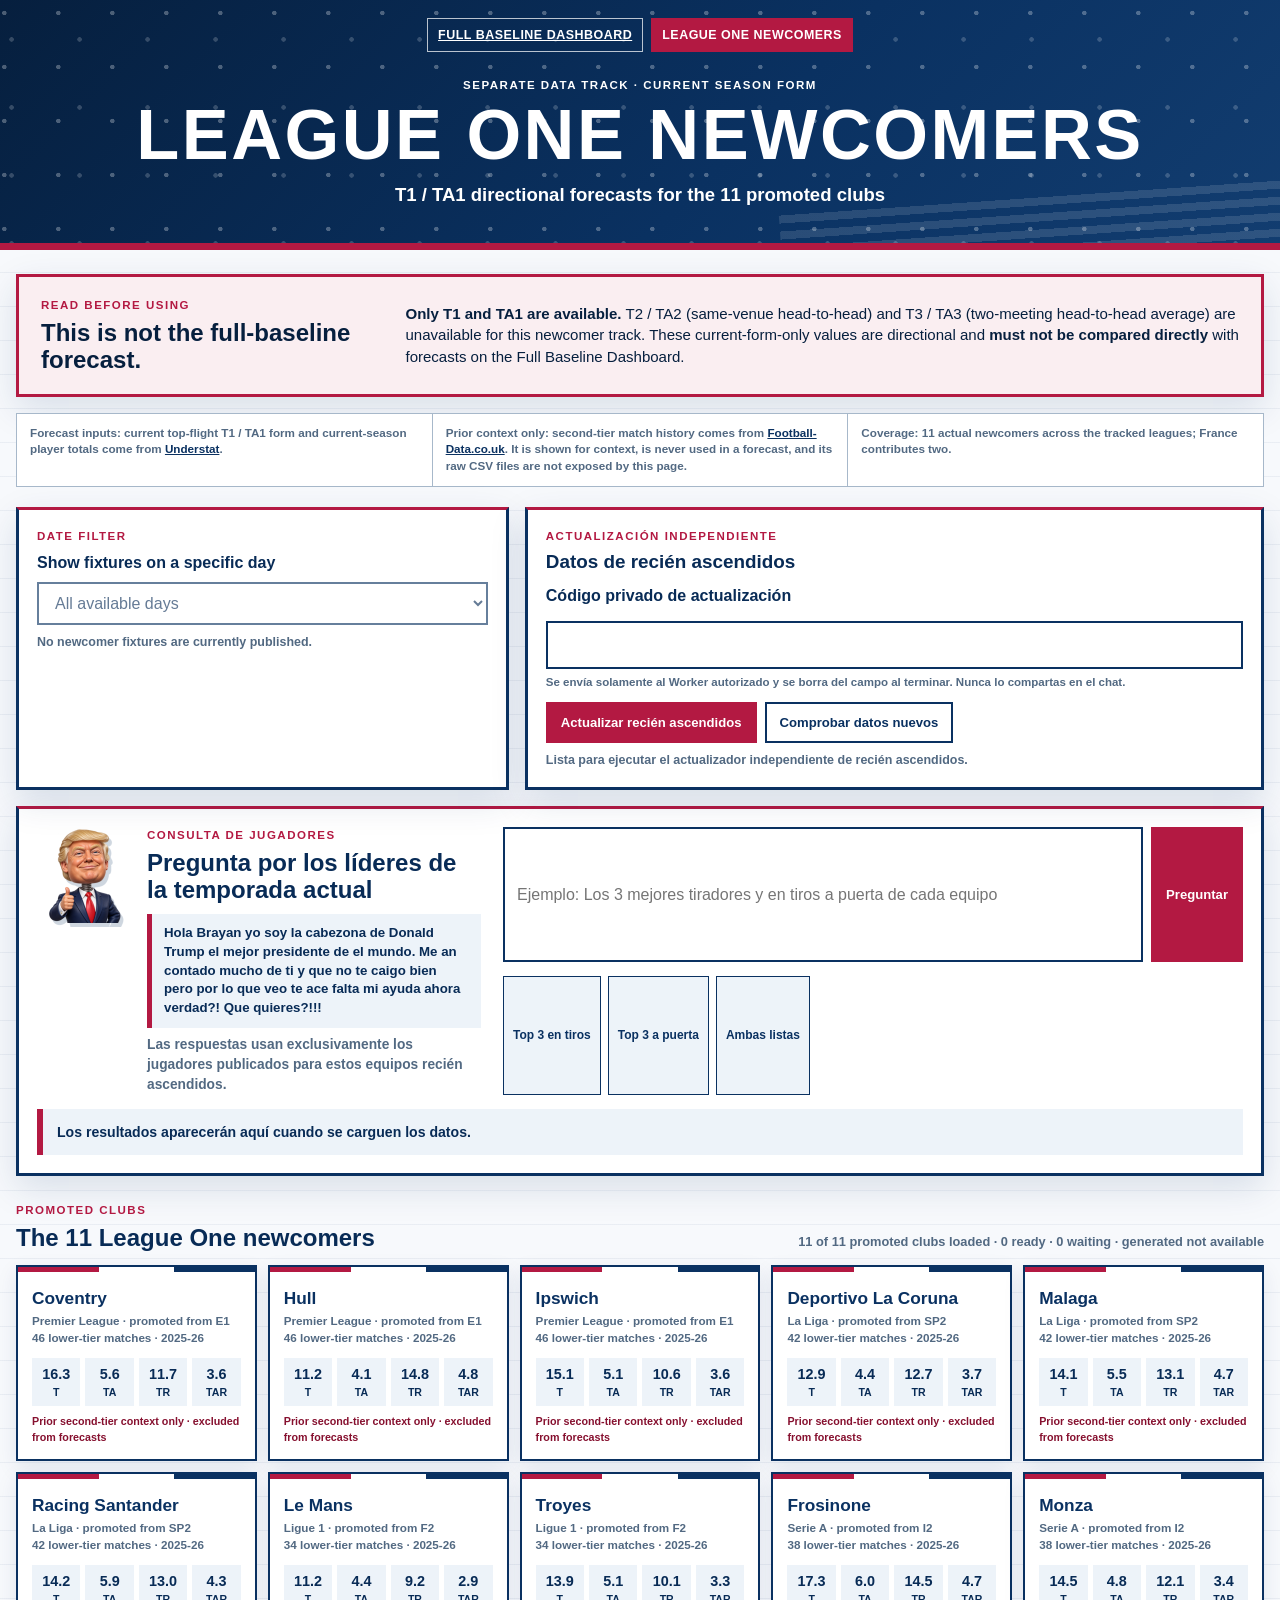
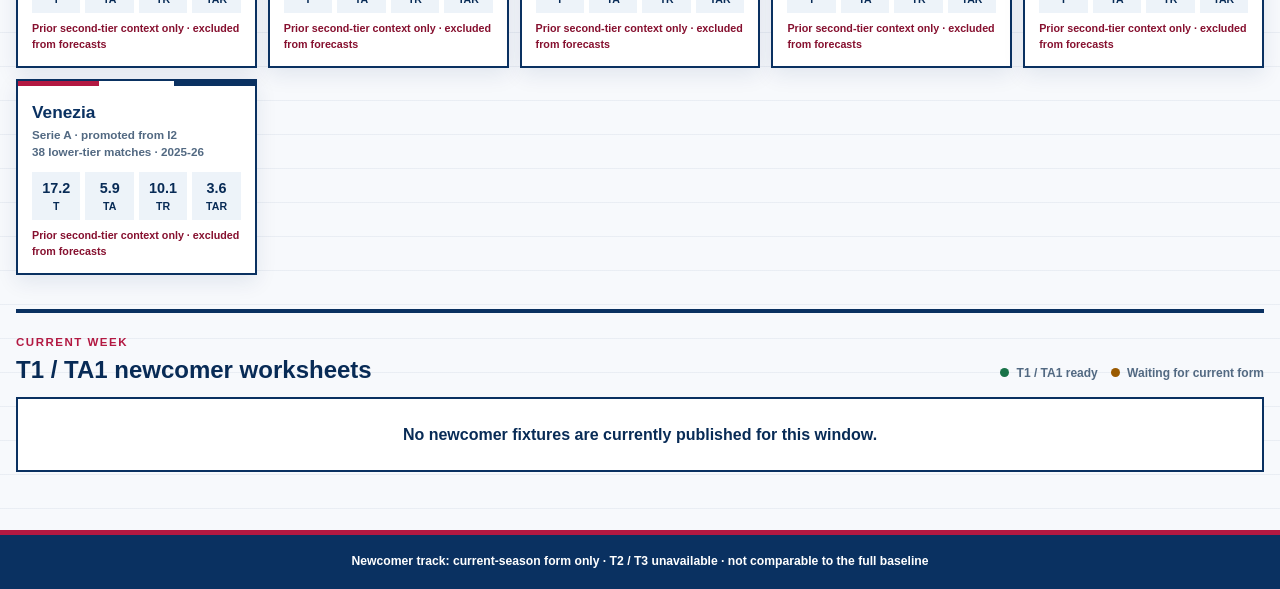
==== league-one-newcomers/index.html @ 1fd2a289 "Weekly refresh 2026-09-15T00:37:22Z" ====
<!doctype html>
<html lang="en">
<head>
  <meta charset="utf-8">
  <meta name="viewport" content="width=device-width, initial-scale=1">
  <meta name="theme-color" content="#0a3161">
  <meta name="description" content="Current-form-only shots and shots-on-target forecasts for League One newcomers.">
  <title>League One Newcomers · T1 / TA1 Forecasts</title>
  <link rel="stylesheet" href="./styles.css">
</head>
<body>
  <a class="skip-link" href="#main-content">Skip to newcomer forecasts</a>
  <header class="site-header">
    <nav class="view-nav" aria-label="Dashboard views">
      <a href="../">Full Baseline Dashboard</a>
      <span aria-current="page">League One Newcomers</span>
    </nav>
    <p class="eyebrow">SEPARATE DATA TRACK · CURRENT SEASON FORM</p>
    <h1>LEAGUE ONE NEWCOMERS</h1>
    <p class="subtitle">T1 / TA1 directional forecasts for the 11 promoted clubs</p>
  </header>

  <main id="main-content" tabindex="-1">
    <section class="scope-alert" aria-labelledby="scope-title">
      <div>
        <p class="section-kicker">READ BEFORE USING</p>
        <h2 id="scope-title">This is not the full-baseline forecast.</h2>
      </div>
      <p><strong>Only T1 and TA1 are available.</strong> T2 / TA2 (same-venue head-to-head) and T3 / TA3 (two-meeting head-to-head average) are unavailable for this newcomer track. These current-form-only values are directional and <strong>must not be compared directly</strong> with forecasts on the Full Baseline Dashboard.</p>
    </section>

    <section class="provenance" aria-label="Data sources and methodology">
      <p><strong>Forecast inputs:</strong> current top-flight T1 / TA1 form and current-season player totals come from <a href="https://understat.com/" target="_blank" rel="noopener noreferrer">Understat</a>.</p>
      <p><strong>Prior context only:</strong> second-tier match history comes from <a href="https://www.football-data.co.uk/data.php" target="_blank" rel="noopener noreferrer">Football-Data.co.uk</a>. It is shown for context, is never used in a forecast, and its raw CSV files are not exposed by this page.</p>
      <p><strong>Coverage:</strong> 11 actual newcomers across the tracked leagues; France contributes two.</p>
    </section>

    <section class="control-grid" aria-label="Newcomer dashboard controls">
      <div class="control-card">
        <p class="section-kicker">DATE FILTER</p>
        <label for="newcomer-date-filter">Show fixtures on a specific day</label>
        <select id="newcomer-date-filter" disabled>
          <option value="all">All available days</option>
        </select>
        <p id="date-filter-status" class="control-status" role="status" aria-live="polite">Loading available dates…</p>
      </div>

      <div class="control-card refresh-card" lang="es">
        <p class="section-kicker">ACTUALIZACIÓN INDEPENDIENTE</p>
        <h2>Datos de recién ascendidos</h2>
        <div class="secure-code-field">
          <label for="newcomer-refresh-code">Código privado de actualización</label>
          <input id="newcomer-refresh-code" name="newcomer-refresh-code" type="password" autocomplete="current-password" spellcheck="false" inputmode="text" aria-describedby="newcomer-code-help">
          <small id="newcomer-code-help">Se envía solamente al Worker autorizado y se borra del campo al terminar. Nunca lo compartas en el chat.</small>
        </div>
        <div class="button-row">
          <button id="run-newcomer-refresh" type="button" disabled>Cargando opción de actualización…</button>
          <button id="check-newcomer-update" class="secondary-button" type="button">Comprobar datos nuevos</button>
        </div>
        <a id="newcomer-workflow-link" class="workflow-link hidden" target="_blank" rel="noopener noreferrer">Abrir el flujo de recién ascendidos</a>
        <p id="newcomer-refresh-status" class="control-status" role="status" aria-live="polite">Conectando con la configuración propia de esta página…</p>
      </div>
    </section>

    <section class="query-card" lang="es" aria-labelledby="query-title">
      <div class="query-intro">
        <img class="query-host-avatar" src="../assets/donald-trump-bobblehead.png" alt="Cabezona de Donald Trump, anfitrión de datos" width="96" height="96">
        <div>
          <p class="section-kicker">CONSULTA DE JUGADORES</p>
          <h2 id="query-title">Pregunta por los líderes de la temporada actual</h2>
          <p class="query-greeting">Hola Brayan yo soy la cabezona de Donald Trump el mejor presidente de el mundo. Me an contado mucho de ti y que no te caigo bien pero por lo que veo te ace falta mi ayuda ahora verdad?! Que quieres?!!!</p>
          <p>Las respuestas usan exclusivamente los jugadores publicados para estos equipos recién ascendidos.</p>
        </div>
      </div>
      <form id="newcomer-query-form">
        <label class="visually-hidden" for="newcomer-query-input">Pregunta por los tres mejores jugadores en tiros o tiros a puerta</label>
        <input id="newcomer-query-input" type="text" autocomplete="off" required placeholder="Ejemplo: Los 3 mejores tiradores y en tiros a puerta de cada equipo">
        <button type="submit">Preguntar</button>
      </form>
      <div class="query-examples" aria-label="Preguntas de ejemplo">
        <button type="button" data-query="Los 3 mejores tiradores de cada equipo">Top 3 en tiros</button>
        <button type="button" data-query="Los 3 mejores jugadores en tiros a puerta de cada equipo">Top 3 a puerta</button>
        <button type="button" data-query="Los 3 mejores tiradores y en tiros a puerta de cada equipo">Ambas listas</button>
      </div>
      <div id="newcomer-query-result" class="query-result" role="status" aria-live="polite" aria-atomic="true">
        <p>Los resultados aparecerán aquí cuando se carguen los datos.</p>
      </div>
    </section>

    <section class="dataset-summary" aria-labelledby="teams-title">
      <div>
        <p class="section-kicker">PROMOTED CLUBS</p>
        <h2 id="teams-title">The 11 League One newcomers</h2>
      </div>
      <p id="dataset-status" class="dataset-status" role="status" aria-live="polite">Loading the newcomer-only dataset…</p>
    </section>
    <section id="promoted-teams" class="team-roster" aria-label="Promoted teams"></section>

    <section class="fixture-heading" aria-labelledby="fixtures-title">
      <div>
        <p class="section-kicker">CURRENT WEEK</p>
        <h2 id="fixtures-title">T1 / TA1 newcomer worksheets</h2>
      </div>
      <div class="availability-legend" aria-label="Forecast availability legend">
        <span><i class="legend-dot ready" aria-hidden="true"></i> T1 / TA1 ready</span>
        <span><i class="legend-dot waiting" aria-hidden="true"></i> Waiting for current form</span>
      </div>
    </section>
    <section id="loading" class="message" role="status" aria-live="polite">Loading newcomer-only worksheets…</section>
    <section id="newcomer-fixtures" class="worksheets"></section>
    <section id="date-empty" class="message hidden">No newcomer fixtures are published for that date.</section>
    <section id="fixtures-empty" class="message hidden">No newcomer fixtures are currently published for this window.</section>
  </main>

  <footer>
    Newcomer track: current-season form only · T2 / T3 unavailable · not comparable to the full baseline
  </footer>
  <script src="./app.js" defer></script>
</body>
</html>
---- league-one-newcomers/styles.css ----
:root {
  --navy: #0a3161;
  --navy-dark: #061f3e;
  --navy-mid: #31577f;
  --red: #b31942;
  --red-dark: #86102f;
  --white: #fff;
  --paper: #f7f9fc;
  --ink: #082b56;
  --muted: #526982;
  --blue-wash: #edf3f9;
  --red-wash: #faeef1;
  --line: #a7b8ca;
  --success: #197348;
  --waiting: #9a5a00;
  --shadow: 0 12px 34px rgba(10, 49, 97, .13);
}

* {
  box-sizing: border-box;
}

html {
  scroll-behavior: smooth;
}

body {
  margin: 0;
  color: var(--ink);
  background-color: var(--paper);
  background-image: linear-gradient(rgba(10, 49, 97, .055) 1px, transparent 1px);
  background-size: 100% 34px;
  font-family: Arial, Helvetica, sans-serif;
  line-height: 1.45;
}

button,
input,
select {
  font: inherit;
}

button,
select {
  cursor: pointer;
}

button:disabled,
select:disabled {
  cursor: wait;
  opacity: .62;
}

a {
  color: inherit;
}

.skip-link {
  position: fixed;
  top: 8px;
  left: 8px;
  z-index: 100;
  padding: 10px 13px;
  color: var(--white);
  background: var(--red);
  font-weight: 900;
  transform: translateY(-160%);
}

.skip-link:focus {
  transform: translateY(0);
}

.site-header {
  position: relative;
  overflow: hidden;
  padding: 18px clamp(16px, 4vw, 64px) 34px;
  color: var(--white);
  background:
    radial-gradient(circle at 8% 24%, rgba(255,255,255,.28) 0 2px, transparent 2.5px),
    radial-gradient(circle at 17% 58%, rgba(255,255,255,.19) 0 2px, transparent 2.5px),
    linear-gradient(135deg, var(--navy-dark), var(--navy) 58%, #123d70);
  background-size: 54px 54px, 68px 68px, auto;
  text-align: center;
  border-bottom: 7px solid var(--red);
}

.site-header::after {
  position: absolute;
  right: -7%;
  bottom: -40px;
  width: 46%;
  height: 94px;
  content: "";
  background: repeating-linear-gradient(0deg, rgba(255,255,255,.12) 0 8px, transparent 8px 16px);
  transform: rotate(-4deg);
  pointer-events: none;
}

.view-nav {
  position: relative;
  z-index: 1;
  display: flex;
  justify-content: center;
  gap: 8px;
  flex-wrap: wrap;
  margin: 0 auto 25px;
  font-size: .78rem;
  font-weight: 900;
  letter-spacing: .04em;
  text-transform: uppercase;
}

.view-nav a,
.view-nav span {
  padding: 7px 10px;
  border: 1px solid rgba(255,255,255,.72);
}

.view-nav a:hover,
.view-nav a:focus-visible {
  color: var(--navy);
  background: var(--white);
}

.view-nav span {
  background: var(--red);
  border-color: var(--red);
}

.eyebrow,
.section-kicker {
  margin: 0 0 6px;
  color: var(--red);
  font-size: .72rem;
  font-weight: 900;
  letter-spacing: .13em;
}

.site-header .eyebrow {
  position: relative;
  z-index: 1;
  color: var(--white);
}

.site-header h1 {
  position: relative;
  z-index: 1;
  margin: 0;
  font-size: clamp(2rem, 5.6vw, 4.4rem);
  line-height: 1;
  letter-spacing: .035em;
}

.subtitle {
  position: relative;
  z-index: 1;
  margin: 12px 0 0;
  font-size: clamp(.9rem, 2vw, 1.16rem);
  font-weight: 800;
}

main {
  width: min(1540px, 100%);
  margin: 0 auto;
  padding: 24px 16px 58px;
}

main:focus {
  outline: none;
}

.scope-alert {
  display: grid;
  grid-template-columns: minmax(220px, .58fr) minmax(0, 1.42fr);
  gap: 24px;
  align-items: center;
  margin-bottom: 20px;
  padding: 20px 22px;
  color: var(--navy-dark);
  background: var(--red-wash);
  border: 3px solid var(--red);
  box-shadow: var(--shadow);
}

.scope-alert h2,
.query-card h2,
.refresh-card h2,
.dataset-summary h2,
.fixture-heading h2 {
  margin: 0;
  line-height: 1.12;
}

.scope-alert p:last-child {
  margin: 0;
  font-size: .94rem;
}

.provenance {
  display: grid;
  grid-template-columns: repeat(3, 1fr);
  gap: 1px;
  margin: -4px 0 20px;
  overflow: hidden;
  background: var(--line);
  border: 1px solid var(--line);
}

.provenance p {
  margin: 0;
  padding: 11px 13px;
  background: var(--white);
  color: var(--muted);
  font-size: .73rem;
  font-weight: 700;
}

.provenance a {
  color: var(--navy);
  font-weight: 900;
}

.control-grid {
  display: grid;
  grid-template-columns: minmax(270px, .8fr) minmax(0, 1.2fr);
  gap: 16px;
  margin-bottom: 16px;
}

.control-card,
.query-card {
  padding: 18px;
  background: var(--white);
  border: 3px solid var(--navy);
  border-top-color: var(--red);
  box-shadow: var(--shadow);
}

.control-card label {
  display: block;
  margin-bottom: 8px;
  font-weight: 900;
}

.control-card select {
  width: 100%;
  min-width: 0;
  padding: 10px 12px;
  color: var(--ink);
  background: var(--white);
  border: 2px solid var(--navy);
}

.control-status {
  min-height: 1.4em;
  margin: 8px 0 0;
  color: var(--muted);
  font-size: .78rem;
  font-weight: 700;
}

.refresh-card h2 {
  margin-bottom: 12px;
  font-size: 1.18rem;
}

.secure-code-field {
  margin-bottom: 12px;
}

.secure-code-field label,
.secure-code-field small {
  display: block;
}

.secure-code-field input {
  width: 100%;
  margin-top: 6px;
  padding: 10px 12px;
  color: var(--ink);
  background: var(--white);
  border: 2px solid var(--navy);
}

.secure-code-field small {
  margin-top: 5px;
  color: var(--muted);
  font-size: .72rem;
  font-weight: 700;
}

.button-row {
  display: flex;
  gap: 8px;
  flex-wrap: wrap;
}

.button-row button,
.query-card button {
  padding: 9px 13px;
  color: var(--white);
  background: var(--red);
  border: 2px solid var(--red);
  font-size: .82rem;
  font-weight: 900;
}

.button-row .secondary-button {
  color: var(--navy);
  background: var(--white);
  border-color: var(--navy);
}

.button-row button:hover,
.button-row button:focus-visible,
.query-card button:hover,
.query-card button:focus-visible {
  color: var(--white);
  background: var(--red-dark);
  border-color: var(--red-dark);
}

.workflow-link {
  display: inline-block;
  margin-top: 9px;
  color: var(--navy);
  font-size: .8rem;
  font-weight: 900;
}

.query-card {
  display: grid;
  grid-template-columns: minmax(250px, .75fr) minmax(320px, 1.25fr);
  gap: 14px 22px;
  margin-bottom: 26px;
}

.query-card > .query-intro {
  grid-row: span 2;
}

.query-intro {
  display: grid;
  grid-template-columns: 96px minmax(0, 1fr);
  gap: 14px;
  align-items: start;
}

.query-host-avatar {
  width: 96px;
  height: 96px;
  object-fit: contain;
  filter: drop-shadow(3px 4px 0 rgba(10, 49, 97, .2));
}

.query-intro p:last-child {
  margin: 7px 0 0;
  color: var(--muted);
  font-size: .86rem;
  font-weight: 700;
}

.query-intro .query-greeting {
  margin: 10px 0 0;
  padding: 10px 12px;
  color: var(--ink);
  background: var(--blue-wash);
  border-left: 5px solid var(--red);
  font-size: .83rem;
  font-weight: 800;
  line-height: 1.42;
}

.query-card form {
  display: grid;
  grid-template-columns: minmax(0, 1fr) auto;
  gap: 8px;
}

.query-card input {
  min-width: 0;
  padding: 10px 12px;
  color: var(--ink);
  background: var(--white);
  border: 2px solid var(--navy);
}

.query-examples {
  display: flex;
  gap: 7px;
  flex-wrap: wrap;
}

.query-examples button {
  padding: 6px 9px;
  color: var(--navy);
  background: var(--blue-wash);
  border: 1px solid var(--navy);
  font-size: .75rem;
}

.query-result {
  grid-column: 1 / -1;
  padding: 13px 14px;
  background: var(--blue-wash);
  border-left: 6px solid var(--red);
}

.query-result > p {
  margin: 0;
  font-size: .88rem;
  font-weight: 700;
}

.leader-grid {
  display: grid;
  grid-template-columns: repeat(auto-fit, minmax(235px, 1fr));
  gap: 10px;
}

.leader-team {
  padding: 11px 12px;
  background: var(--white);
  border: 1px solid var(--line);
}

.leader-team h3 {
  margin: 0 0 7px;
  color: var(--navy);
  font-size: .98rem;
}

.leader-team p {
  margin: 5px 0 0;
  font-size: .79rem;
}

.dataset-summary,
.fixture-heading {
  display: flex;
  justify-content: space-between;
  gap: 20px;
  align-items: end;
  margin: 0 0 13px;
}

.dataset-status {
  margin: 0;
  color: var(--muted);
  font-size: .8rem;
  font-weight: 800;
  text-align: right;
}

.team-roster {
  display: grid;
  grid-template-columns: repeat(auto-fit, minmax(235px, 1fr));
  gap: 11px;
  margin-bottom: 34px;
}

.team-card {
  position: relative;
  overflow: hidden;
  min-height: 154px;
  padding: 14px;
  background: var(--white);
  border: 2px solid var(--navy);
  box-shadow: 0 7px 20px rgba(10,49,97,.09);
}

.team-card::before {
  position: absolute;
  inset: 0 0 auto;
  height: 5px;
  content: "";
  background: linear-gradient(90deg, var(--red) 0 34%, var(--white) 34% 66%, var(--navy) 66%);
}

.team-card h3 {
  margin: 5px 0 2px;
  color: var(--navy);
  font-size: 1.08rem;
}

.team-card .league-label,
.team-card .sample-label {
  display: block;
  color: var(--muted);
  font-size: .73rem;
  font-weight: 800;
}

.context-stats {
  display: grid;
  grid-template-columns: repeat(4, 1fr);
  gap: 5px;
  margin-top: 11px;
}

.context-stats span {
  padding: 6px 3px;
  background: var(--blue-wash);
  font-size: .66rem;
  font-weight: 800;
  text-align: center;
}

.context-stats strong {
  display: block;
  font-size: .9rem;
}

.context-note {
  margin: 8px 0 0;
  color: var(--red-dark);
  font-size: .67rem;
  font-weight: 800;
}

.fixture-heading {
  padding-top: 4px;
  border-top: 4px solid var(--navy);
}

.fixture-heading > div:first-child {
  padding-top: 17px;
}

.availability-legend {
  display: flex;
  gap: 13px;
  flex-wrap: wrap;
  padding-bottom: 2px;
  color: var(--muted);
  font-size: .75rem;
  font-weight: 800;
}

.legend-dot {
  display: inline-block;
  width: 9px;
  height: 9px;
  margin-right: 4px;
  border-radius: 50%;
}

.legend-dot.ready {
  background: var(--success);
}

.legend-dot.waiting {
  background: var(--waiting);
}

.worksheets {
  display: grid;
  gap: 24px;
}

.worksheet {
  overflow: hidden;
  background: var(--white);
  border: 3px solid var(--navy);
  border-top-color: var(--red);
  box-shadow: var(--shadow);
}

.worksheet-header {
  display: flex;
  justify-content: space-between;
  gap: 18px;
  align-items: center;
  padding: 14px 16px;
  border-bottom: 2px solid var(--navy);
}

.worksheet-header h3 {
  margin: 0;
  color: var(--navy);
  font-size: clamp(1.25rem, 2.8vw, 2rem);
}

.worksheet-header p {
  margin: 5px 0 0;
  color: var(--muted);
  font-size: .75rem;
  font-weight: 800;
}

.status-pill {
  flex: 0 0 auto;
  padding: 7px 9px;
  color: var(--white);
  background: var(--success);
  font-size: .7rem;
  font-weight: 900;
  letter-spacing: .04em;
  text-transform: uppercase;
}

.status-pill.waiting {
  background: var(--waiting);
}

.method-warning {
  margin: 0;
  padding: 9px 14px;
  color: var(--red-dark);
  background: var(--red-wash);
  border-bottom: 1px solid rgba(179,25,66,.36);
  font-size: .75rem;
  font-weight: 900;
  text-align: center;
}

.team-grid {
  display: grid;
  grid-template-columns: 1fr 1fr;
  gap: 13px;
  padding: 14px;
}

.form-panel {
  min-width: 0;
  overflow: hidden;
  border: 2px solid var(--navy);
}

.form-panel header {
  display: flex;
  justify-content: space-between;
  gap: 12px;
  padding: 9px 11px;
  background: var(--blue-wash);
  border-bottom: 2px solid var(--navy);
}

.form-panel header strong {
  font-size: 1.06rem;
}

.form-panel header span {
  color: var(--muted);
  font-size: .72rem;
  font-weight: 900;
  text-align: right;
}

.table-wrap {
  overflow-x: auto;
  padding: 8px;
}

table {
  width: 100%;
  border-collapse: collapse;
  color: var(--ink);
  font-size: .72rem;
}

th,
td {
  padding: 6px 5px;
  border: 1px solid var(--line);
  text-align: center;
  white-space: nowrap;
}

th {
  background: var(--blue-wash);
  font-weight: 900;
}

td.opponent {
  text-align: left;
}

.no-form {
  margin: 0;
  padding: 22px 12px;
  color: var(--muted);
  font-size: .78rem;
  font-weight: 800;
  text-align: center;
}

.form-summary {
  display: flex;
  gap: 9px 16px;
  flex-wrap: wrap;
  margin: 0;
  padding: 0 10px 9px;
  color: var(--muted);
  font-size: .72rem;
  font-weight: 800;
}

.form-summary strong {
  color: var(--navy);
}

.forecast-section {
  display: grid;
  grid-template-columns: minmax(0, 1.8fr) minmax(260px, .7fr);
  gap: 13px;
  padding: 0 14px 14px;
}

.available-components,
.unavailable-components {
  border: 2px solid var(--navy);
}

.component-heading {
  margin: 0;
  padding: 8px 10px;
  color: var(--white);
  background: var(--navy);
  font-size: .8rem;
  font-weight: 900;
  letter-spacing: .045em;
}

.forecast-boxes {
  display: grid;
  grid-template-columns: repeat(3, 1fr);
  gap: 8px;
  padding: 10px;
}

.forecast-box {
  display: flex;
  justify-content: space-between;
  gap: 8px;
  align-items: center;
  min-height: 68px;
  padding: 8px 10px;
  background: var(--blue-wash);
  border-left: 5px solid var(--red);
}

.forecast-box span {
  font-size: .7rem;
  font-weight: 900;
  line-height: 1.25;
}

.forecast-box strong {
  color: var(--red);
  font-size: 1.45rem;
}

.unavailable-grid {
  display: grid;
  grid-template-columns: 1fr 1fr;
  gap: 7px;
  padding: 10px;
}

.unavailable-box {
  padding: 8px;
  color: var(--muted);
  background: #f1f3f5;
  border: 1px dashed var(--line);
  font-size: .68rem;
  font-weight: 800;
}

.unavailable-box strong {
  display: block;
  color: var(--navy);
  font-size: 1rem;
}

.unavailable-note {
  margin: 0;
  padding: 0 10px 10px;
  color: var(--red-dark);
  font-size: .7rem;
  font-weight: 800;
}

.waiting-reason {
  margin: 0 14px 14px;
  padding: 16px;
  color: var(--waiting);
  background: #fff7e8;
  border: 2px solid #bd7919;
  font-size: .85rem;
  font-weight: 800;
}

.message {
  padding: 24px;
  background: var(--white);
  border: 2px solid var(--navy);
  font-weight: 900;
  text-align: center;
}

.hidden {
  display: none !important;
}

footer {
  padding: 18px;
  color: var(--white);
  background: var(--navy);
  border-top: 5px solid var(--red);
  font-size: .76rem;
  font-weight: 800;
  text-align: center;
}

.visually-hidden {
  position: absolute !important;
  width: 1px !important;
  height: 1px !important;
  padding: 0 !important;
  margin: -1px !important;
  overflow: hidden !important;
  clip: rect(0, 0, 0, 0) !important;
  white-space: nowrap !important;
  border: 0 !important;
}

a:focus-visible,
button:focus-visible,
input:focus-visible,
select:focus-visible {
  outline: 3px solid var(--navy-dark);
  outline-offset: 3px;
}

.site-header a:focus-visible {
  outline-color: var(--white);
}

@media (max-width: 980px) {
  .scope-alert,
  .query-card,
  .control-grid,
  .team-grid,
  .forecast-section {
    grid-template-columns: 1fr;
  }

  .provenance {
    grid-template-columns: 1fr;
  }

  .query-card > .query-intro {
    grid-row: auto;
  }

  .query-card form,
  .query-card .query-examples {
    grid-column: 1;
  }
}

@media (max-width: 650px) {
  .site-header {
    padding-inline: 10px;
  }

  main {
    padding: 14px 7px 36px;
  }

  .scope-alert,
  .control-card,
  .query-card {
    padding: 14px 12px;
  }

  .scope-alert {
    gap: 9px;
  }

  .dataset-summary,
  .fixture-heading,
  .worksheet-header,
  .form-panel header {
    align-items: flex-start;
    flex-direction: column;
  }

  .dataset-status {
    text-align: left;
  }

  .query-card form,
  .forecast-boxes {
    grid-template-columns: 1fr;
  }

  .query-card input,
  .secure-code-field input,
  .control-card select {
    font-size: 16px;
  }

  .button-row button,
  .query-card form button {
    width: 100%;
  }

  .query-intro {
    grid-template-columns: 68px minmax(0, 1fr);
  }

  .query-host-avatar {
    width: 68px;
    height: 68px;
  }

  .team-grid,
  .forecast-section {
    gap: 8px;
    padding: 8px;
  }

  .waiting-reason {
    margin: 0 8px 8px;
  }
}

@media (prefers-reduced-motion: reduce) {
  html {
    scroll-behavior: auto;
  }
}
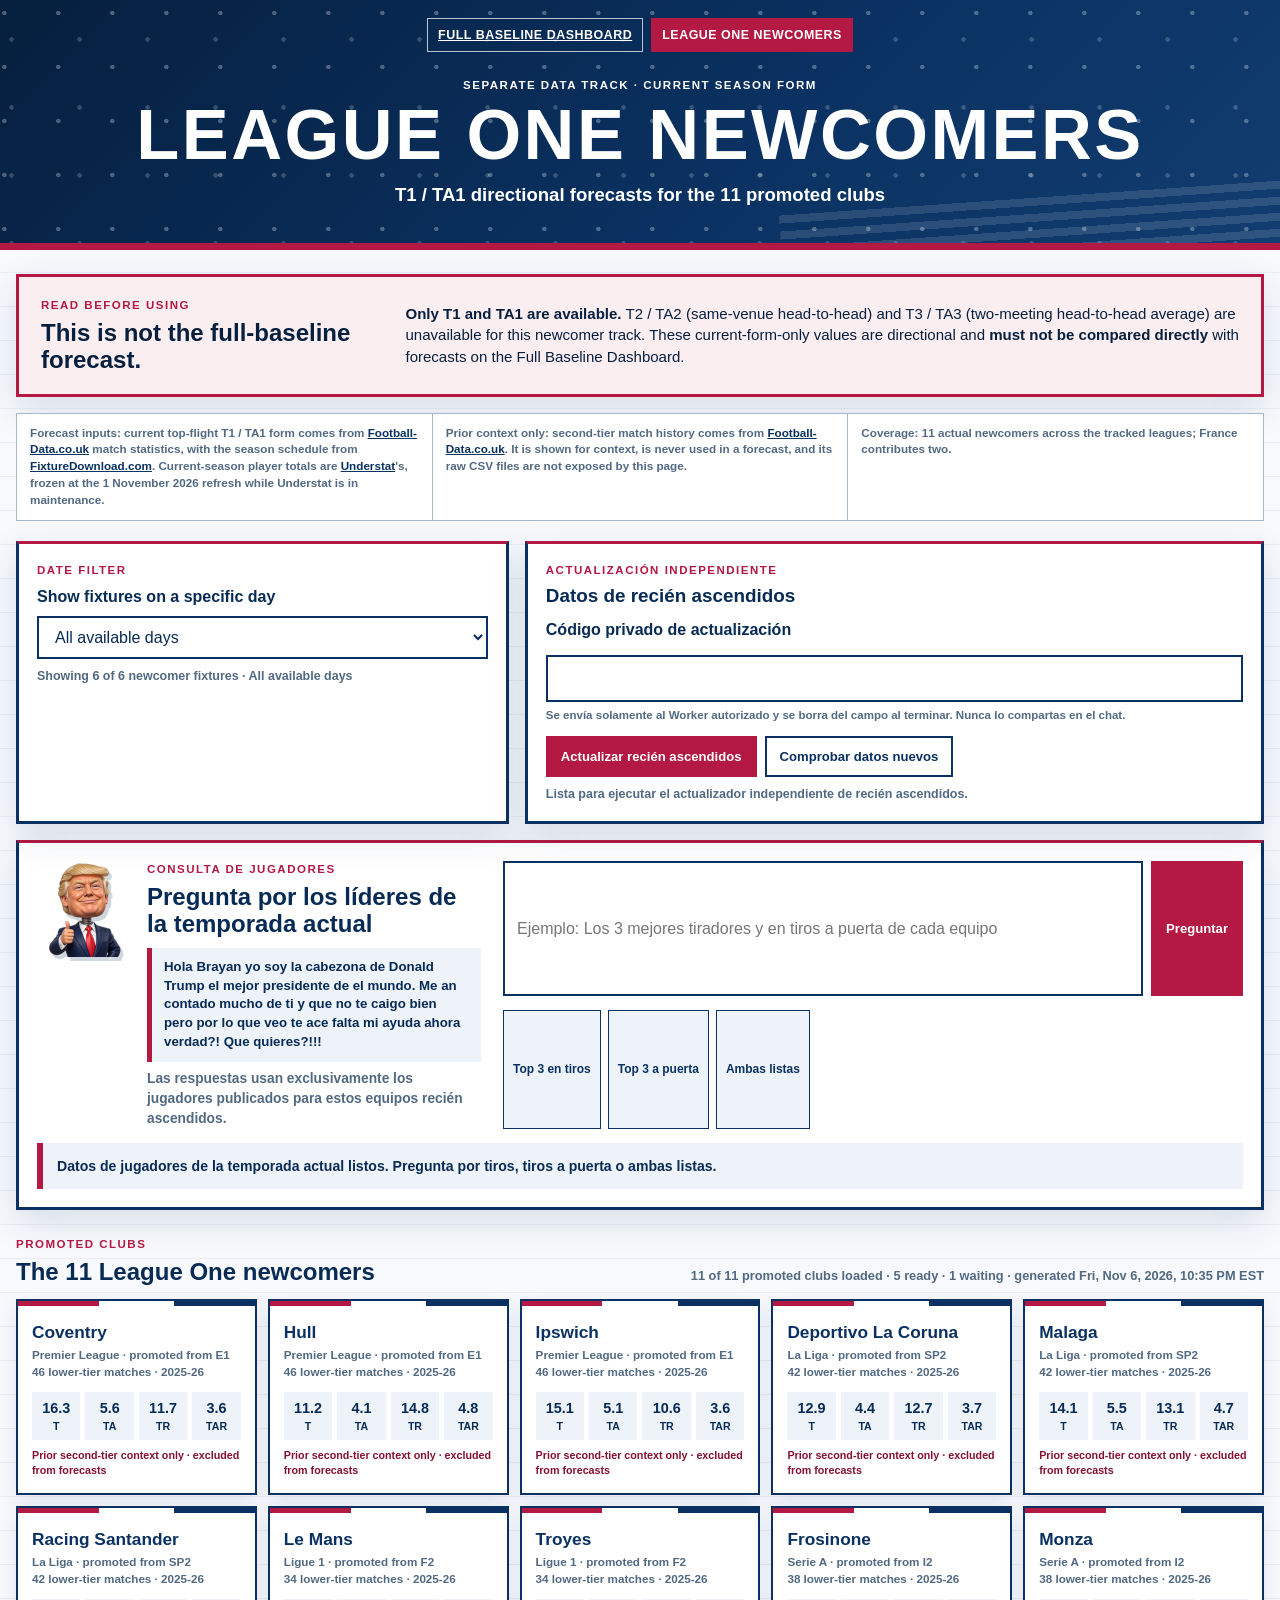
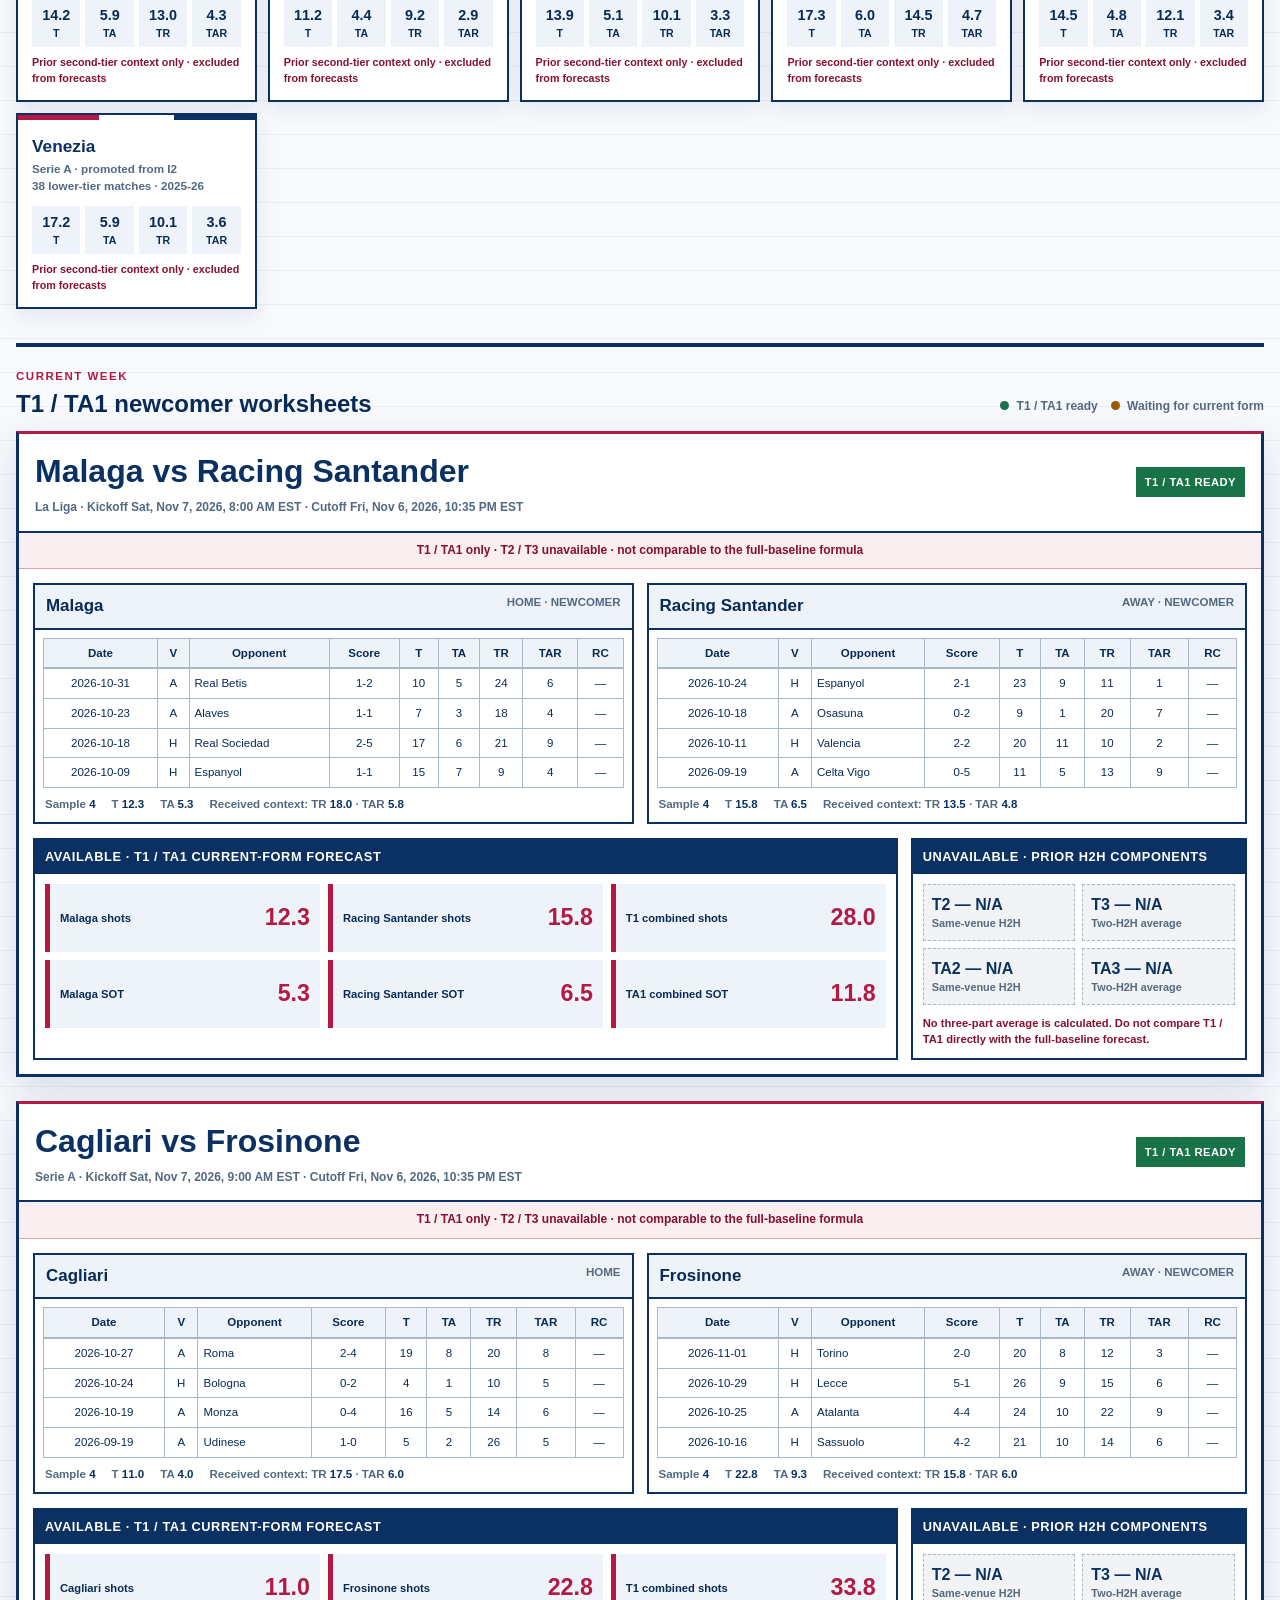
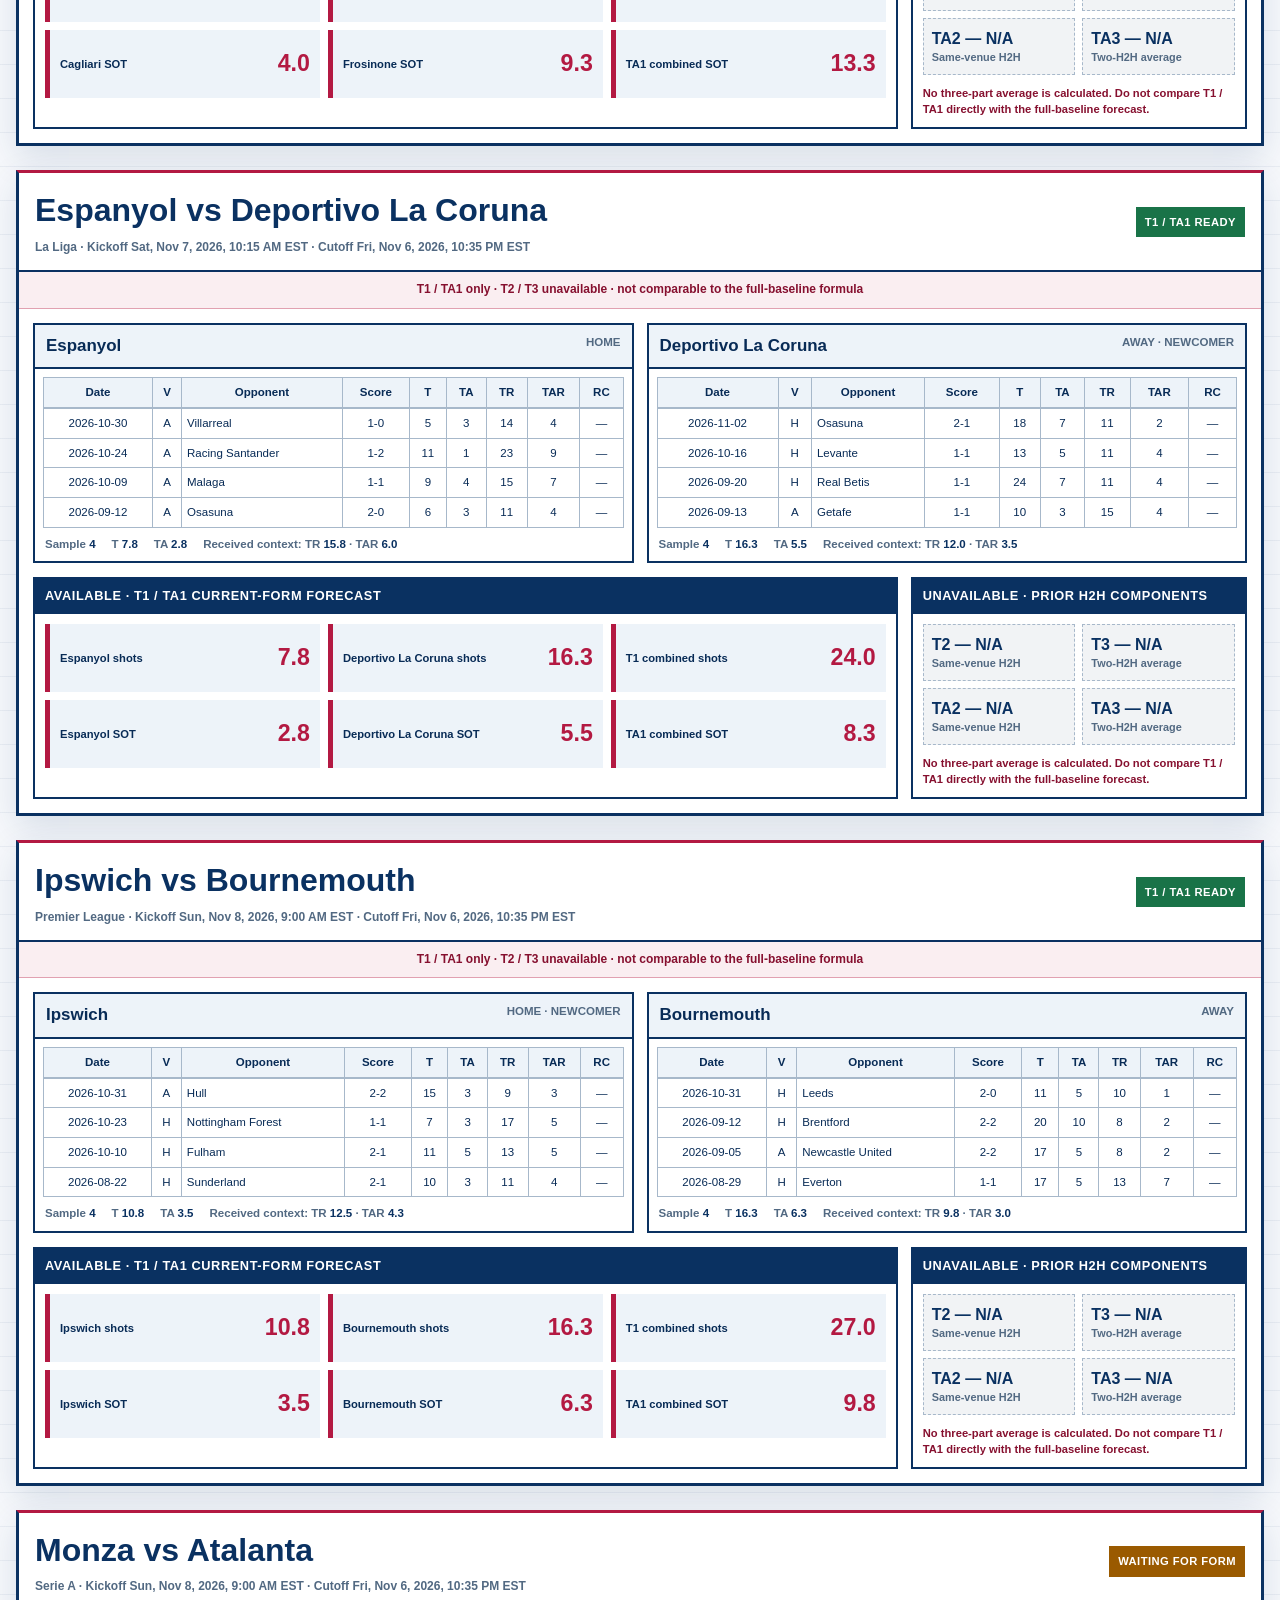
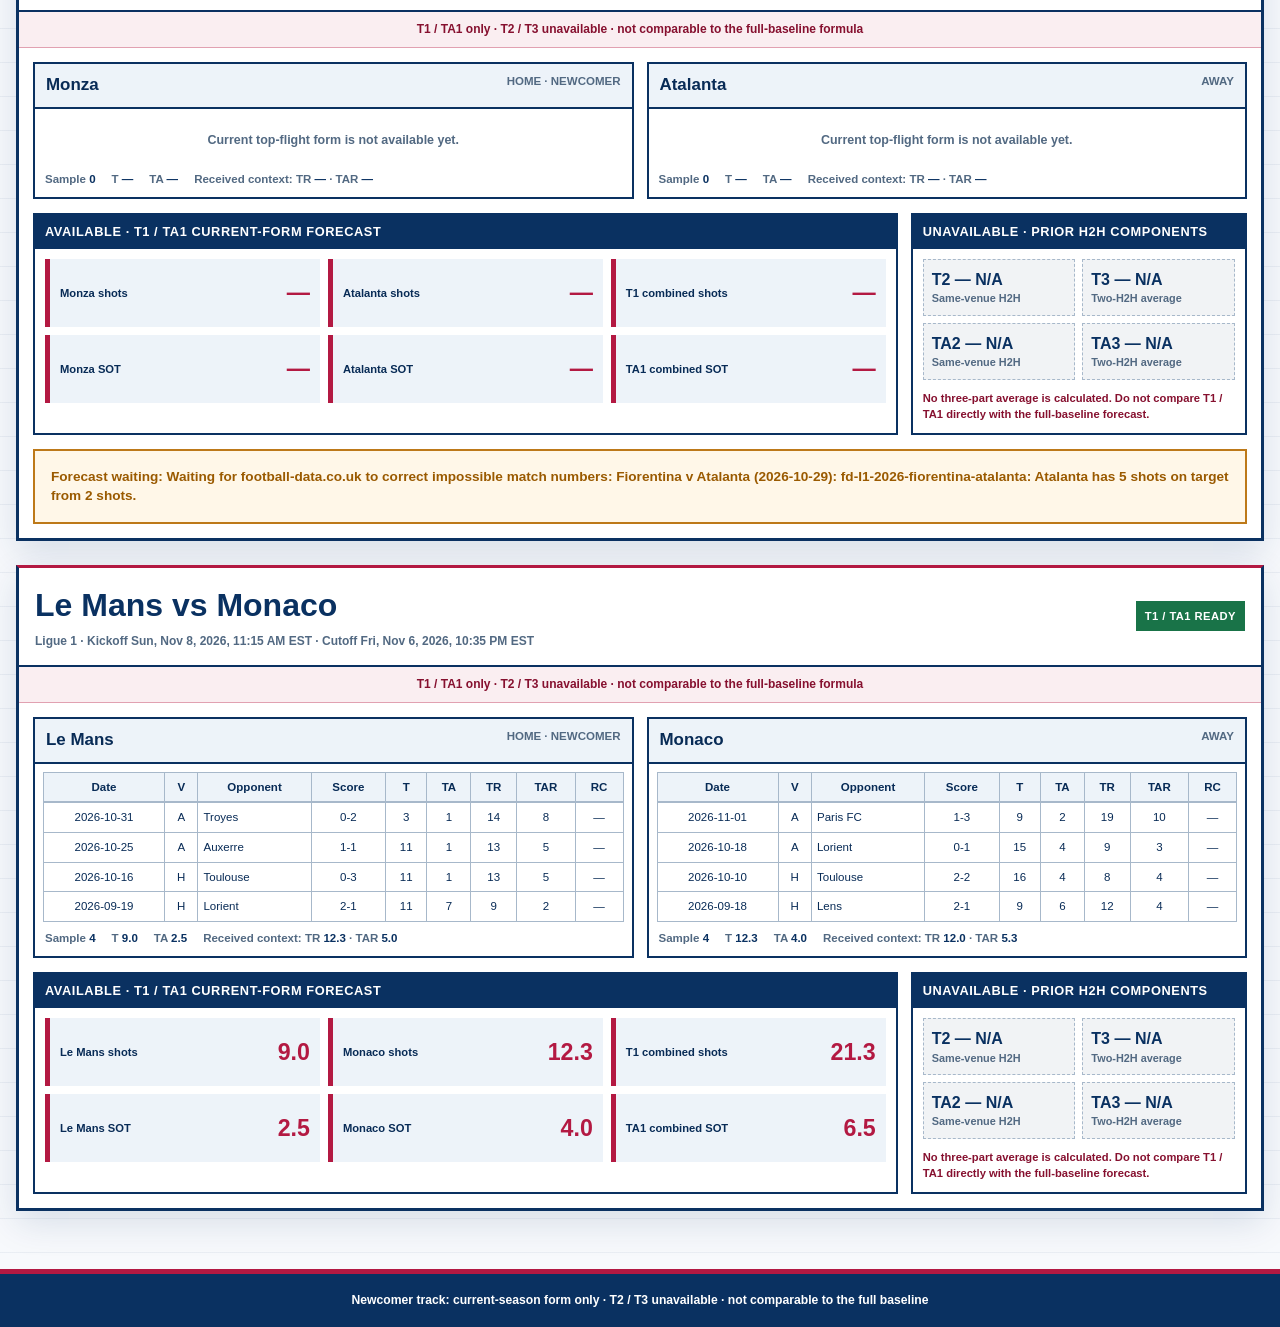
==== commit 8ea8e397: "League One newcomer refresh 2026-11-07T03:35:45Z" ====
--- a/league-one-newcomers/index.html
+++ b/league-one-newcomers/index.html
@@ -30,7 +30,7 @@
     </section>
 
     <section class="provenance" aria-label="Data sources and methodology">
-      <p><strong>Forecast inputs:</strong> current top-flight T1 / TA1 form and current-season player totals come from <a href="https://understat.com/" target="_blank" rel="noopener noreferrer">Understat</a>.</p>
+      <p><strong>Forecast inputs:</strong> current top-flight T1 / TA1 form comes from <a href="https://www.football-data.co.uk/data.php" target="_blank" rel="noopener noreferrer">Football-Data.co.uk</a> match statistics, with the season schedule from <a href="https://fixturedownload.com/" target="_blank" rel="noopener noreferrer">FixtureDownload.com</a>. Current-season player totals are <a href="https://understat.com/" target="_blank" rel="noopener noreferrer">Understat</a>'s, frozen at the 1 November 2026 refresh while Understat is in maintenance.</p>
       <p><strong>Prior context only:</strong> second-tier match history comes from <a href="https://www.football-data.co.uk/data.php" target="_blank" rel="noopener noreferrer">Football-Data.co.uk</a>. It is shown for context, is never used in a forecast, and its raw CSV files are not exposed by this page.</p>
       <p><strong>Coverage:</strong> 11 actual newcomers across the tracked leagues; France contributes two.</p>
     </section>
